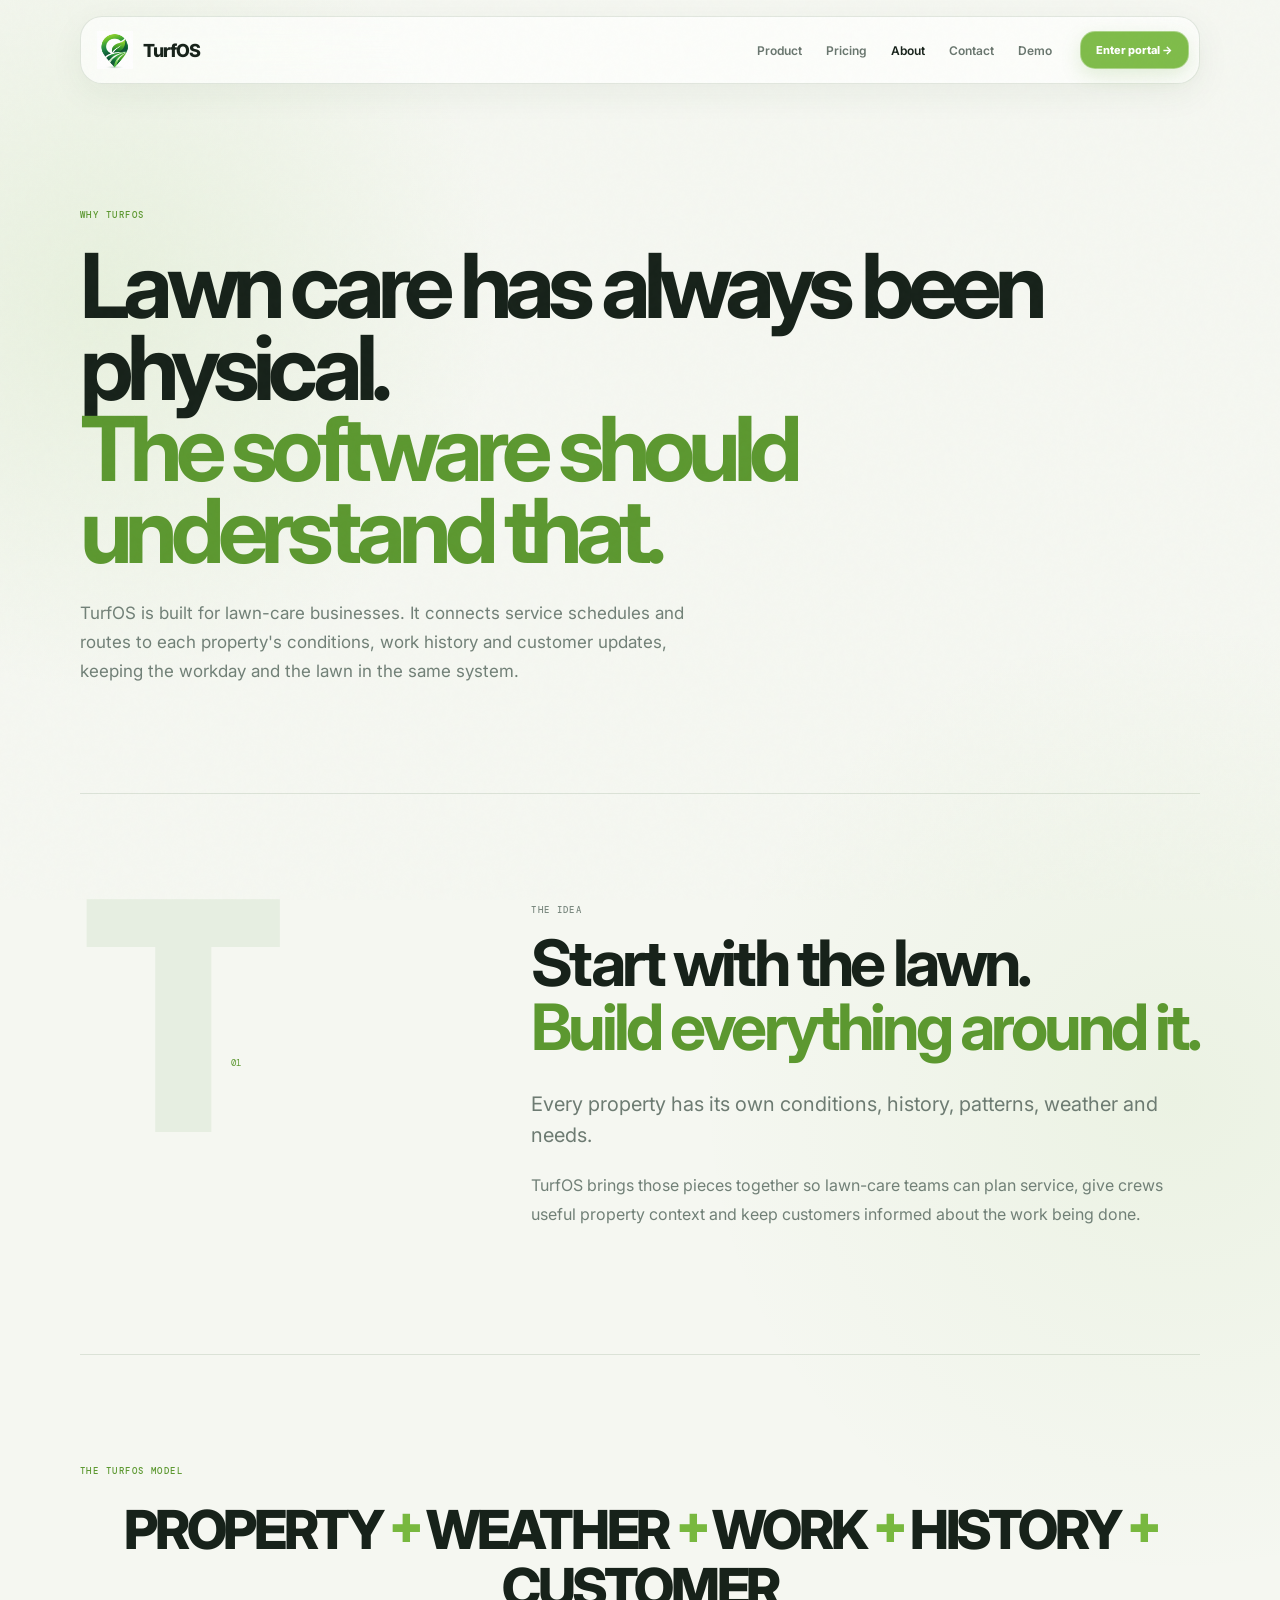
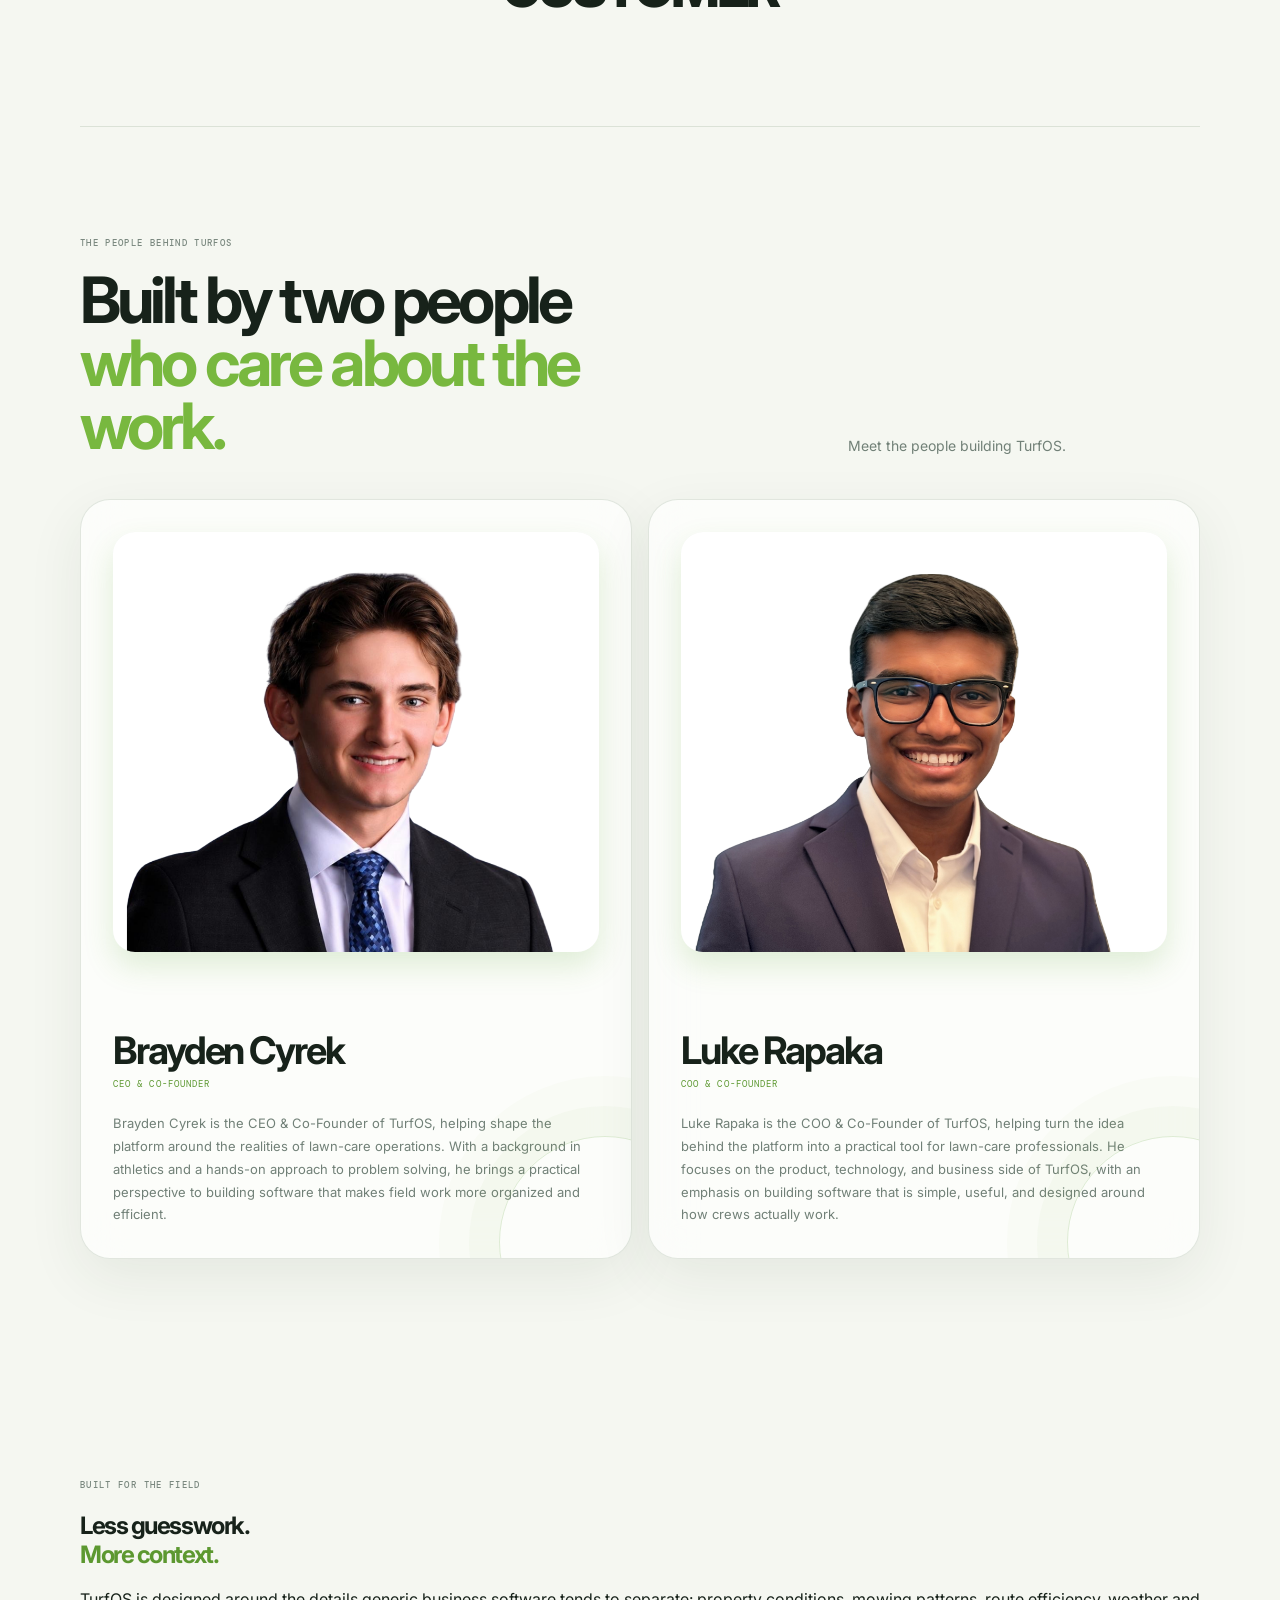
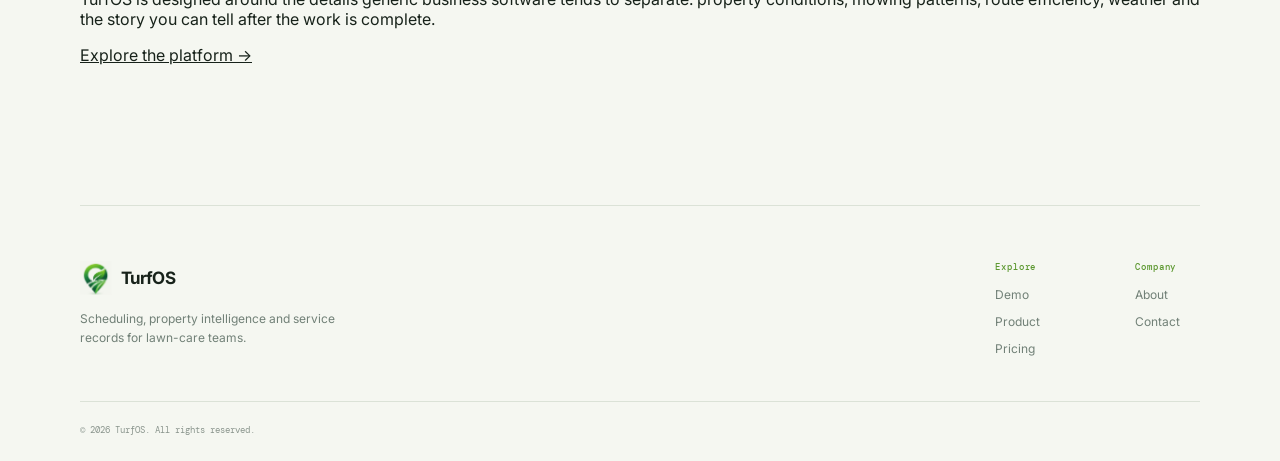
==== pages/about.html @ 292973cb "Add files via upload" ====
<!DOCTYPE html>
<html lang="en">

<head>
  <meta charset="UTF-8">
  <meta name="viewport" content="width=device-width,initial-scale=1.0">
  <title>About — TurfOS</title>
  <meta name="description" content="Why TurfOS puts the lawn at the center of lawn care software.">
  <link rel="preconnect" href="https://fonts.googleapis.com">
  <link rel="preconnect" href="https://fonts.gstatic.com" crossorigin>
  <link
    href="https://fonts.googleapis.com/css2?family=DM+Mono:wght@400;500&family=Inter:wght@400;500;600;700;800&display=swap"
    rel="stylesheet">
  <link rel="stylesheet" href="../styles/global.css">
  <link rel="stylesheet" href="../styles/about.css">
</head>

<body>
  <div class="noise"></div>
  <header class="nav"><a class="logo" href="../index.html"><img class="logo-image" src="../assets/turfos-logo.png" alt="" aria-hidden="true"><span>TurfOS</span></a>
    <nav class="nav-links"><a href="product.html">Product</a><a href="pricing.html">Pricing</a><a
        href="about.html">About</a><a href="contact.html">Contact</a><a href="demo.html">Demo</a></nav><a
      class="nav-cta" href="https://business.turfoperatingsystem.com" target="_blank" rel="noopener noreferrer">Enter portal
      <span>→</span></a><button class="menu-toggle" aria-label="Open menu" aria-expanded="false">☰</button>
  </header>
  <div class="mobile-menu"><a href="product.html">Product</a><a href="pricing.html">Pricing</a><a
      href="about.html">About</a><a href="contact.html">Contact</a><a href="demo.html">Demo</a><a class="mobile-portal"
      href="https://business.turfoperatingsystem.com" target="_blank" rel="noopener noreferrer">Enter portal <span>→</span></a></div>
  <main>
    <section class="page-hero">
      <div class="eyebrow">WHY TURFOS</div>
      <h1>Lawn care has always been physical.<br><em>The software should understand that.</em></h1>
      <p>TurfOS is built for lawn-care businesses. It connects service schedules and routes to each property's conditions, work history and customer updates, keeping the workday and the lawn in the same system.</p>
    </section>
    <section class="about-grid section reveal">
      <div class="about-number">T<span>01</span></div>
      <div>
        <div class="section-label">THE IDEA</div>
        <h2>Start with the lawn.<br><span>Build everything around it.</span></h2>
        <p class="lead">Every property has its own conditions, history, patterns, weather and needs.</p>
        <p>TurfOS brings those pieces together so lawn-care teams can plan service, give crews useful property context and keep customers informed about the work being done.</p>
      </div>
    </section>
    <section class="manifesto section reveal">
      <div class="eyebrow">THE TURFOS MODEL</div>
      <div class="manifesto-line">PROPERTY <span>+</span> WEATHER <span>+</span> WORK <span>+</span> HISTORY
        <span>+</span> CUSTOMER
      </div>
    </section>
    <section class="team section reveal">
      <div class="section-label">THE PEOPLE BEHIND TURFOS</div>
      <div class="team-heading">
        <h2>Built by two people<br><span>who care about the work.</span></h2>
        <p>Meet the people building TurfOS.</p>
      </div>
      <div class="team-grid">
        <article class="team-card glass">
          <div class="team-avatar">
            <img src="../assets/brayden.png" alt="Brayden Cyrek">
          </div>
          <h3>Brayden Cyrek</h3>
          <p class="team-role">CEO & Co-Founder</p>
          <p class="team-bio">Brayden Cyrek is the CEO & Co-Founder of TurfOS, helping shape the platform around the realities of lawn-care operations. With a background in athletics and a hands-on approach to problem solving, he brings a practical perspective to building software that makes field work more organized and efficient.</p>
        </article>
        <article class="team-card glass">
          <div class="team-avatar">
            <img src="../assets/luke.png" alt="Luke Rapaka">
          </div>
          <h3>Luke Rapaka</h3>
          <p class="team-role">COO & Co-Founder</p>
          <p class="team-bio">Luke Rapaka is the COO & Co-Founder of TurfOS, helping turn the idea behind the platform into a practical tool for lawn-care professionals. He focuses on the product, technology, and business side of TurfOS, with an emphasis on building software that is simple, useful, and designed around how crews actually work.</p>
        </article>
      </div>
    </section>
    <section class="split section reveal">
      <div>
        <div class="section-label">BUILT FOR THE FIELD</div>
        <h2>Less guesswork.<br><span>More context.</span></h2>
      </div>
      <div class="split-copy">
        <p>TurfOS is designed around the details generic business software tends to separate: property conditions,
          mowing patterns, route efficiency, weather and the story you can tell after the work is complete.</p><a
          class="text-link" href="product.html">Explore the platform <span>→</span></a>
      </div>
    </section>
  </main>
  <footer>
    <div class="footer-brand">
      <div class="footer-logo"><img class="logo-image" src="../assets/turfos-logo.png" alt="" aria-hidden="true"><strong>TurfOS</strong></div>
      <p>Scheduling, property intelligence and service records for lawn-care teams.</p>
    </div>
    <div class="footer-links">
      <div><b>Explore</b><a href="demo.html">Demo</a><a href="product.html">Product</a><a
          href="pricing.html">Pricing</a></div>
      <div><b>Company</b><a href="about.html">About</a><a href="contact.html">Contact</a></div>
    </div>
    <div class="copyright">© 2026 TurfOS. All rights reserved.</div>
  </footer>
  <script src="../scripts/script.js"></script>
</body>

</html>
---- styles/global.css ----
:root{
  --bg:#f5f7f1;
  --surface:rgba(255,255,255,.68);
  --surface-strong:rgba(255,255,255,.86);
  --surface-soft:rgba(239,246,234,.66);
  --line:rgba(91,117,83,.17);
  --line-strong:rgba(91,117,83,.26);
  --text:#17221a;
  --muted:#718077;
  --green:#78b83f;
  --green-dark:#5c9830;
  --green-pale:#e9f3e2;
  --shadow:0 18px 55px rgba(37,61,36,.08);
  --shadow-hover:0 28px 75px rgba(37,61,36,.13);
  --radius:28px;
  --container:min(1440px, calc(100vw - 160px));
  --sans:"Inter",system-ui,-apple-system,BlinkMacSystemFont,"Segoe UI",sans-serif;
  --mono:"DM Mono",ui-monospace,SFMono-Regular,monospace;
}
*{box-sizing:border-box}
html{scroll-behavior:smooth}
body{
  margin:0;
  min-width:0;
  overflow-x:hidden;
  background:
    radial-gradient(circle at 8% 8%,rgba(120,184,63,.11),transparent 25rem),
    radial-gradient(circle at 92% 30%,rgba(120,184,63,.08),transparent 30rem),
    var(--bg);
  color:var(--text);
  font-family:var(--sans);
  -webkit-font-smoothing:antialiased;
}
img{max-width:100%;display:block}
a{color:inherit}
button,input,textarea{font:inherit}
.noise{position:fixed;inset:0;pointer-events:none;z-index:50;opacity:.018;background-image:url("data:image/svg+xml,%3Csvg viewBox='0 0 160 160' xmlns='http://www.w3.org/2000/svg'%3E%3Cfilter id='n'%3E%3CfeTurbulence type='fractalNoise' baseFrequency='.8' numOctaves='3' stitchTiles='stitch'/%3E%3C/filter%3E%3Crect width='100%25' height='100%25' filter='url(%23n)'/%3E%3C/svg%3E")}
.container{width:var(--container);margin-inline:auto}
.nav{
  position:sticky;top:16px;z-index:40;
  width:var(--container);height:68px;margin:16px auto 0;
  padding:0 10px 0 16px;
  display:flex;align-items:center;gap:28px;
  border:1px solid var(--line);
  border-radius:22px;
  background:rgba(255,255,255,.68);
  backdrop-filter:blur(24px) saturate(145%);
  -webkit-backdrop-filter:blur(24px) saturate(145%);
  box-shadow:0 10px 35px rgba(40,60,40,.06);
}
.logo{display:flex;align-items:center;gap:10px;text-decoration:none;font-weight:800;letter-spacing:-.045em;font-size:18px;margin-right:auto}
.logo-mark{
  width:32px;height:32px;border-radius:11px;display:grid;place-items:center;
  color:#fff;background:linear-gradient(145deg,#91ca58,#65a737);
  box-shadow:0 5px 16px rgba(95,159,50,.22);
  font-size:14px;
}
.nav-links{display:flex;align-items:center;gap:24px}
.nav-links a{text-decoration:none;color:#69766e;font-size:12px;font-weight:600;transition:color .25s}
.nav-links a:hover,.nav-links a.active{color:var(--text)}
.nav-cta{
  flex-shrink:0;
  white-space:nowrap;
  text-decoration:none;background:rgba(120,184,63,.94);color:#fff;
  border:1px solid rgba(255,255,255,.35);border-radius:15px;
  padding:11px 15px;font-size:11px;font-weight:800;
  box-shadow:0 7px 20px rgba(95,159,50,.17);
  transition:transform .25s,box-shadow .25s;
}
.nav-cta:hover{transform:translateY(-2px);box-shadow:0 12px 28px rgba(95,159,50,.22)}
.menu-toggle{display:none;border:0;background:var(--surface-strong);width:42px;height:42px;border-radius:14px;color:var(--text);cursor:pointer}
.mobile-menu{
  display:none;position:fixed;z-index:35;top:92px;left:50%;transform:translateX(-50%);
  width:var(--container);padding:14px;
  border:1px solid var(--line);border-radius:24px;
  background:rgba(255,255,255,.84);backdrop-filter:blur(26px);
  box-shadow:var(--shadow);
}
.mobile-menu.open{display:grid}
.mobile-menu a{padding:15px 14px;border-radius:15px;text-decoration:none;color:var(--text);font-size:14px;font-weight:700}
.mobile-menu a:hover{background:var(--green-pale)}
.mobile-menu .mobile-portal{margin-top:6px;background:var(--green);color:#fff;text-align:center;box-shadow:0 8px 20px rgba(95,159,50,.16)}
.mobile-menu .mobile-portal:hover{background:var(--green-dark);color:#fff}
.eyebrow{font:500 9px var(--mono);letter-spacing:.16em;color:var(--green-dark);display:flex;align-items:center;gap:9px}
.pulse{width:6px;height:6px;border-radius:50%;background:var(--green);box-shadow:0 0 0 5px rgba(120,184,63,.12)}
h1,h2,h3,p{overflow-wrap:break-word}
h1{font-size:clamp(54px,7vw,100px);line-height:.91;letter-spacing:-.075em;margin:24px 0 28px}
h1 em,h2 span{color:var(--green-dark);font-style:normal}
h2{letter-spacing:-.06em}
.lead{font-size:20px;line-height:1.55;color:#6d7b72}
.page-hero{width:var(--container);margin:0 auto;padding:125px 0 90px}
.page-hero p{max-width:650px;color:var(--muted);font-size:17px;line-height:1.7}
.section{width:var(--container);margin-inline:auto;padding:110px 0}
.section-label{font:500 9px var(--mono);letter-spacing:.15em;color:#7a887f}
.button{
  display:inline-flex;align-items:center;justify-content:center;gap:16px;
  border:1px solid var(--line);border-radius:15px;padding:14px 19px;
  text-decoration:none;font-size:11px;font-weight:800;cursor:pointer;
  transition:transform .3s,box-shadow .3s,background .3s;
}
.button:hover{transform:translateY(-3px);box-shadow:0 12px 28px rgba(37,61,36,.10)}
.button.primary{color:#fff;background:var(--green);border-color:var(--green);box-shadow:0 9px 25px rgba(95,159,50,.15)}
.button.ghost{background:rgba(255,255,255,.54);color:var(--text)}
.button.full{width:100%}
.glass{
  background:var(--surface);
  border:1px solid var(--line);
  backdrop-filter:blur(22px) saturate(145%);
  -webkit-backdrop-filter:blur(22px) saturate(145%);
  box-shadow:var(--shadow);
}
footer{
  width:var(--container);margin:30px auto 0;
  border-top:1px solid var(--line);
  padding:55px 0 25px;
  display:grid;grid-template-columns:1fr 1fr;gap:45px;
}
.footer-brand p{color:var(--muted);font-size:12px;max-width:270px;line-height:1.6}
.footer-brand strong{margin-left:9px}
.footer-links{display:flex;justify-content:flex-end;gap:75px}
.footer-links div{display:flex;flex-direction:column;gap:12px}
.footer-links b{font:500 9px var(--mono);color:var(--green-dark);letter-spacing:.1em}
.footer-links a{text-decoration:none;color:var(--muted);font-size:12px}
.footer-links a:hover{color:var(--text)}
.copyright{grid-column:1/-1;border-top:1px solid var(--line);padding-top:22px;color:#8a958d;font:9px var(--mono)}
.reveal{opacity:0;transform:translateY(28px);transition:opacity .8s cubic-bezier(.2,.8,.2,1),transform .8s cubic-bezier(.2,.8,.2,1)}
.reveal.visible{opacity:1;transform:none}

@media(max-width:900px){
  :root{--container:calc(100vw - 32px)}
  .nav{top:8px;margin-top:8px;height:62px;border-radius:19px}
  .nav-links,.nav-cta{display:none}
  .menu-toggle{display:block}
  .page-hero{padding:90px 0 65px}
  h1{font-size:clamp(48px,14vw,76px)}
  .section{padding:75px 0}
  footer{grid-template-columns:1fr;padding-top:45px}
  .footer-links{justify-content:flex-start}
  .copyright{grid-column:1}
}
@media(max-width:560px){
  .mobile-menu{top:78px}
  .page-hero{padding-top:72px}
  .hero-actions{flex-direction:column;align-items:stretch}
  .button{width:100%}
  .footer-links{gap:45px}
}
/* Final TurfOS footer alignment */
footer{width:var(--container);margin:30px auto 0;padding:55px 0 25px;display:grid;grid-template-columns:1fr auto;grid-template-rows:auto auto;column-gap:100px;row-gap:45px;border-top:1px solid var(--line)}.footer-logo{display:flex;align-items:center}.footer-brand strong{margin-left:9px;font-size:17px;letter-spacing:-.04em}.footer-brand p{margin:14px 0 0;color:var(--muted);font-size:12px;line-height:1.6;max-width:270px}.footer-links{display:flex;justify-content:flex-end;align-items:flex-start;gap:75px}.footer-links div{display:flex;flex-direction:column;gap:12px;min-width:65px}.footer-links b{font:500 9px var(--mono);color:var(--green-dark);letter-spacing:.1em;margin-bottom:2px}.footer-links a{text-decoration:none;color:var(--muted);font-size:12px}.copyright{grid-column:1/-1;border-top:1px solid var(--line);padding-top:22px;color:#8a958d;font:9px var(--mono)}@media(max-width:900px){footer{grid-template-columns:1fr;grid-template-rows:auto auto auto;gap:35px;padding-top:45px}.footer-links{justify-content:flex-start}.copyright{grid-column:1}}

/* TurfOS brand mark */
.logo-image{display:block;width:36px;height:38px;flex:0 0 auto;object-fit:contain;mix-blend-mode:multiply}.footer-logo .logo-image{width:32px;height:34px}
---- styles/about.css ----
.about-grid{display:grid;grid-template-columns:30% 1fr;gap:9vw;border-top:1px solid var(--line)}
.about-number{font-size:25vw;line-height:.7;color:#e6eee1;position:relative;font-weight:800}
.about-number span{position:absolute;font:9px var(--mono);color:var(--green-dark);left:45%;top:45%}
.about-grid h2{font-size:clamp(42px,5vw,72px);letter-spacing:-.06em;line-height:1;margin:15px 0 30px}
.about-grid p:not(.lead){color:var(--muted);line-height:1.8;max-width:700px}
.manifesto{border-top:1px solid var(--line);text-align:center;overflow:hidden}
.manifesto-line{font-size:clamp(28px,5vw,70px);font-weight:800;letter-spacing:-.06em;margin-top:30px}
.manifesto-line span{color:var(--green);font-family:var(--mono)}
@media(max-width:900px){.about-grid{grid-template-columns:1fr;gap:45px}.about-number{font-size:38vw}}
.about-principles{display:grid;grid-template-columns:repeat(3,1fr);gap:16px}.principle{border-radius:28px;padding:30px;min-height:290px;background:rgba(255,255,255,.68);border:1px solid var(--line);backdrop-filter:blur(20px);box-shadow:var(--shadow)}.principle>span{font:9px var(--mono);color:var(--green-dark)}.principle h3{font-size:25px;letter-spacing:-.045em;margin:55px 0 12px}.principle p{color:var(--muted);font-size:13px;line-height:1.65}.manifesto-line{margin-top:25px;font-size:clamp(30px,4.2vw,66px);line-height:1.05;letter-spacing:-.06em}.manifesto-line span{color:var(--green)}@media(max-width:900px){.about-principles{grid-template-columns:1fr}.principle{min-height:0}}

/* Team */
.team{border-top:1px solid var(--line)}
.team-heading{display:grid;grid-template-columns:1fr .55fr;gap:10vw;align-items:end;margin-top:20px}
.team-heading h2{font-size:clamp(44px,5vw,72px);line-height:.98;letter-spacing:-.06em;margin:0}
.team-heading h2 span{color:var(--green)}
.team-heading p{color:var(--muted);font-size:14px;line-height:1.7;margin:0}
.team-grid{display:grid;grid-template-columns:1fr 1fr;gap:16px;margin-top:42px}
.team-card{position:relative;border-radius:30px;padding:32px;min-height:390px;overflow:hidden}
.team-card::after{content:"";position:absolute;width:210px;height:210px;right:-80px;bottom:-90px;border:1px solid rgba(113,171,72,.22);border-radius:50%;box-shadow:0 0 0 30px rgba(113,171,72,.035),0 0 0 60px rgba(113,171,72,.025)}
.team-avatar{width:76px;height:76px;border-radius:23px;display:grid;place-items:center;background:linear-gradient(145deg,#8cc857,#5da733);color:white;font-size:21px;font-weight:800;box-shadow:0 14px 30px rgba(93,167,51,.18)}
.team-index{position:absolute;right:28px;top:31px;font:8px var(--mono);letter-spacing:.12em;color:#7e8b83}
.team-card h3{font-size:38px;letter-spacing:-.055em;margin:75px 0 5px}
.team-role{font:9px var(--mono);letter-spacing:.12em;color:var(--green-dark);text-transform:uppercase;margin:0 0 22px}
.team-bio{max-width:500px;color:var(--muted);font-size:13px;line-height:1.75;margin:0}
@media(max-width:900px){.team-heading{grid-template-columns:1fr;gap:18px}.team-grid{grid-template-columns:1fr}.team-card{min-height:330px}}

.team-avatar {
    width: 100%;
    height: 420px;
    overflow: hidden;
    border-radius: 22px;
    background: #eef2ec;
    position: relative;
}

.team-avatar img {
    width: 100%;
    height: 100%;
    display: block;
    object-fit: cover;
    object-position: center 20%;
}
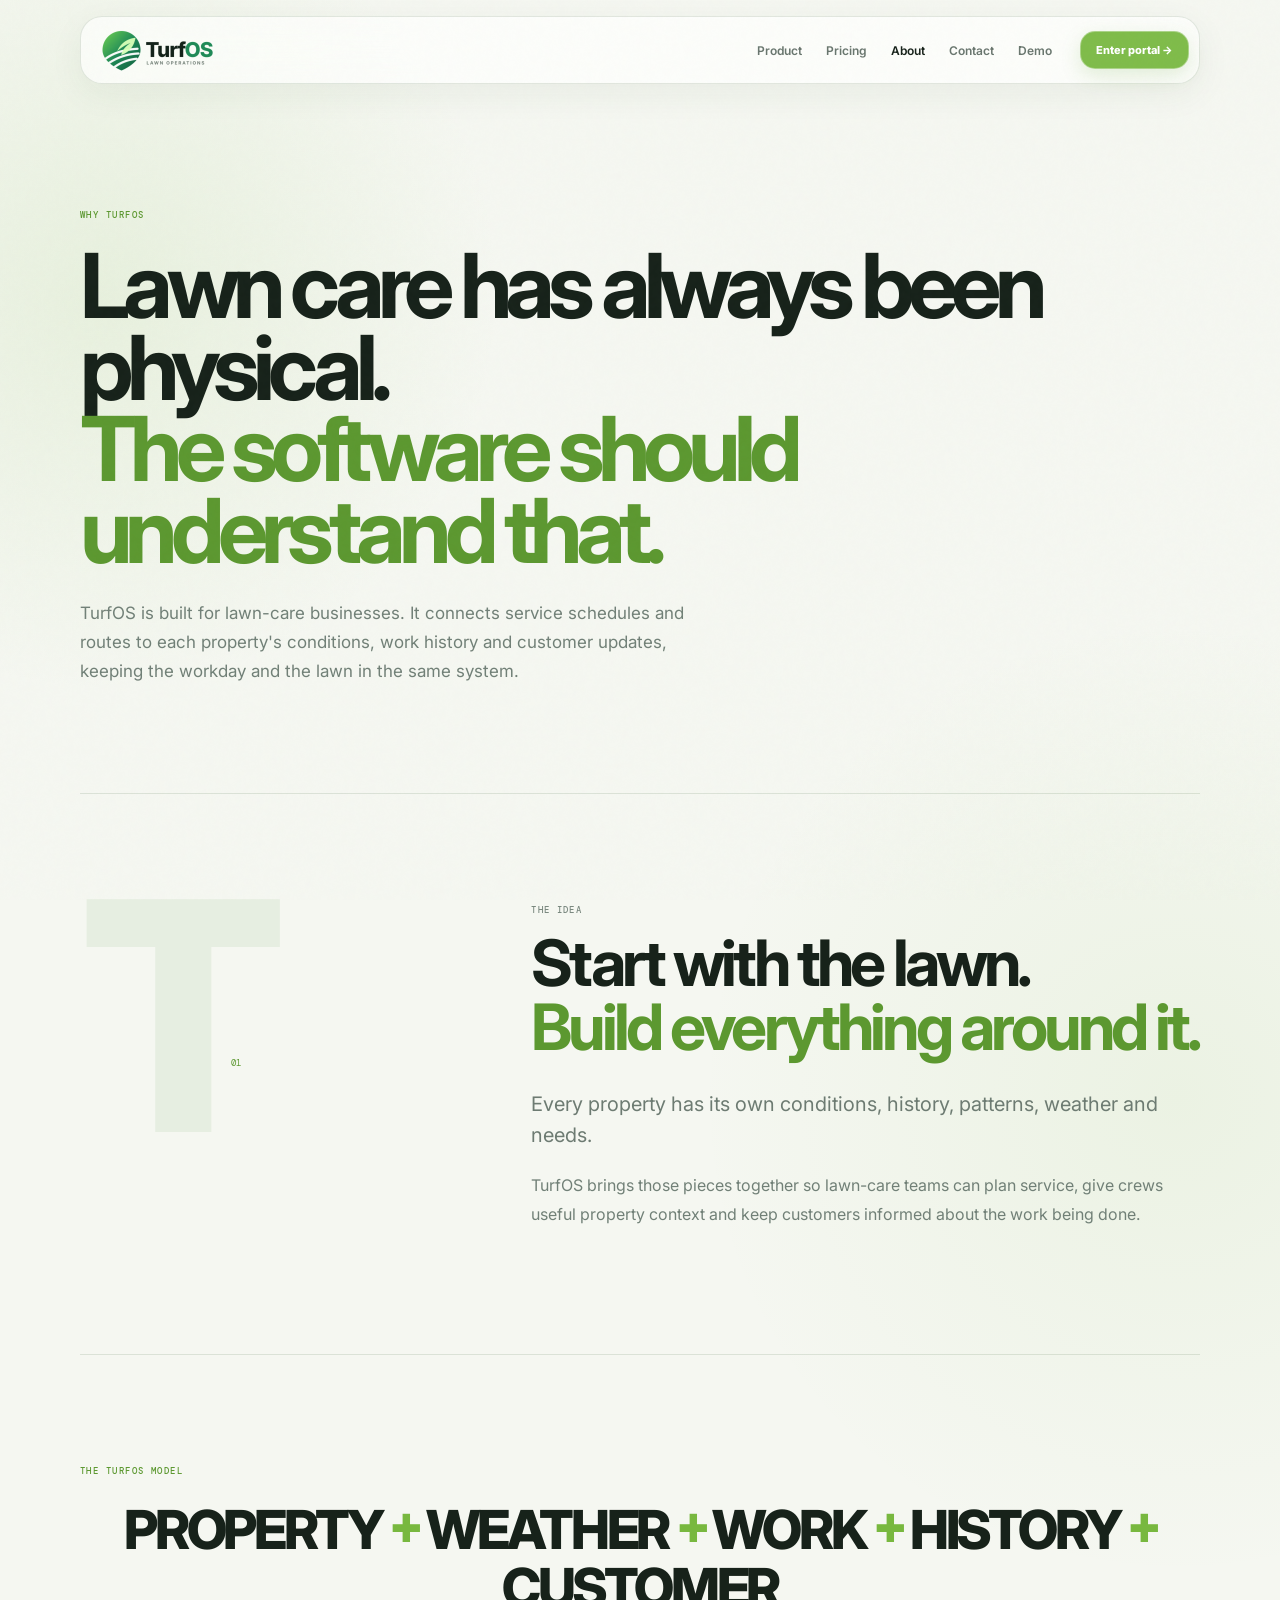
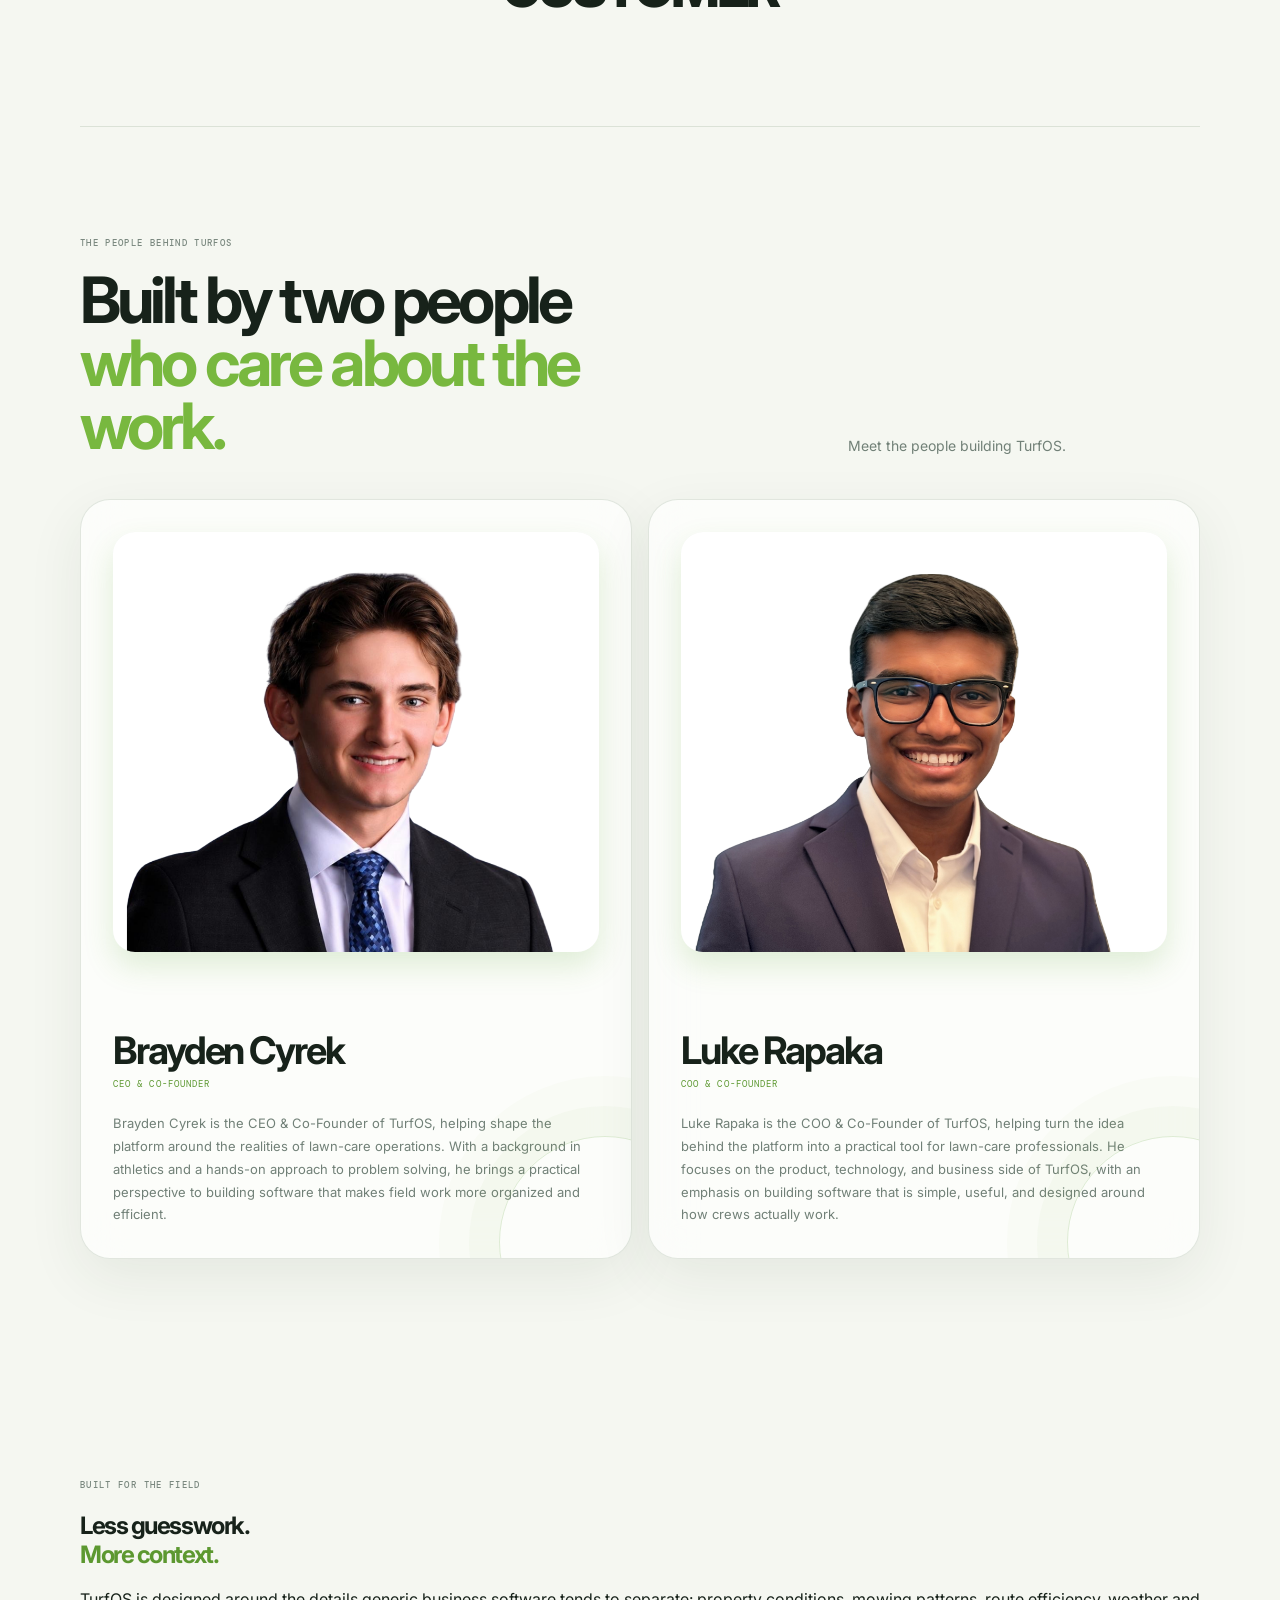
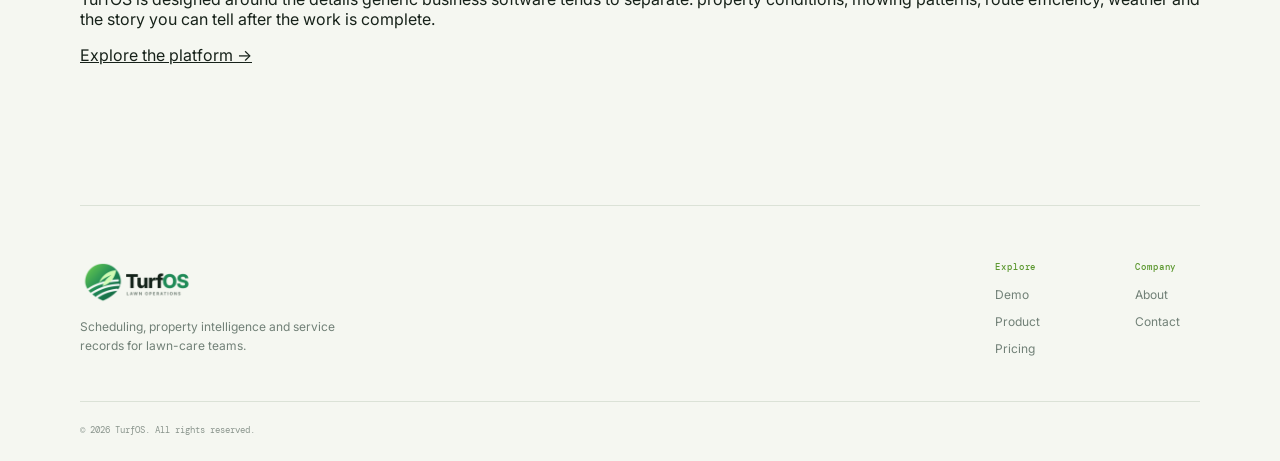
==== commit baf111d7: "Website Update" ====
--- a/pages/about.html
+++ b/pages/about.html
@@ -4,7 +4,7 @@
 <head>
   <meta charset="UTF-8">
   <meta name="viewport" content="width=device-width,initial-scale=1.0">
-  <title>About — TurfOS</title>
+  <title>About — TurfOS</title><link rel="icon" type="image/png" href="../assets/icon-192.png">
   <meta name="description" content="Why TurfOS puts the lawn at the center of lawn care software.">
   <link rel="preconnect" href="https://fonts.googleapis.com">
   <link rel="preconnect" href="https://fonts.gstatic.com" crossorigin>
@@ -17,7 +17,7 @@
 
 <body>
   <div class="noise"></div>
-  <header class="nav"><a class="logo" href="../index.html"><img class="logo-image" src="../assets/turfos-logo.png" alt="" aria-hidden="true"><span>TurfOS</span></a>
+  <header class="nav"><a class="logo" href="../index.html"><img class="logo-image" src="../assets/turfos-logo.png" alt="TurfOS"></a>
     <nav class="nav-links"><a href="product.html">Product</a><a href="pricing.html">Pricing</a><a
         href="about.html">About</a><a href="contact.html">Contact</a><a href="demo.html">Demo</a></nav><a
       class="nav-cta" href="https://business.turfoperatingsystem.com" target="_blank" rel="noopener noreferrer">Enter portal
@@ -86,7 +86,7 @@
   </main>
   <footer>
     <div class="footer-brand">
-      <div class="footer-logo"><img class="logo-image" src="../assets/turfos-logo.png" alt="" aria-hidden="true"><strong>TurfOS</strong></div>
+      <div class="footer-logo"><img class="logo-image" src="../assets/turfos-logo.png" alt="TurfOS"></div>
       <p>Scheduling, property intelligence and service records for lawn-care teams.</p>
     </div>
     <div class="footer-links">
--- a/styles/global.css
+++ b/styles/global.css
@@ -150,4 +150,4 @@
 footer{width:var(--container);margin:30px auto 0;padding:55px 0 25px;display:grid;grid-template-columns:1fr auto;grid-template-rows:auto auto;column-gap:100px;row-gap:45px;border-top:1px solid var(--line)}.footer-logo{display:flex;align-items:center}.footer-brand strong{margin-left:9px;font-size:17px;letter-spacing:-.04em}.footer-brand p{margin:14px 0 0;color:var(--muted);font-size:12px;line-height:1.6;max-width:270px}.footer-links{display:flex;justify-content:flex-end;align-items:flex-start;gap:75px}.footer-links div{display:flex;flex-direction:column;gap:12px;min-width:65px}.footer-links b{font:500 9px var(--mono);color:var(--green-dark);letter-spacing:.1em;margin-bottom:2px}.footer-links a{text-decoration:none;color:var(--muted);font-size:12px}.copyright{grid-column:1/-1;border-top:1px solid var(--line);padding-top:22px;color:#8a958d;font:9px var(--mono)}@media(max-width:900px){footer{grid-template-columns:1fr;grid-template-rows:auto auto auto;gap:35px;padding-top:45px}.footer-links{justify-content:flex-start}.copyright{grid-column:1}}
 
 /* TurfOS brand mark */
-.logo-image{display:block;width:36px;height:38px;flex:0 0 auto;object-fit:contain;mix-blend-mode:multiply}.footer-logo .logo-image{width:32px;height:34px}
+.logo-image{display:block;width:160px;height:auto;flex:0 0 auto;object-fit:contain}.footer-logo .logo-image{width:150px;height:auto}
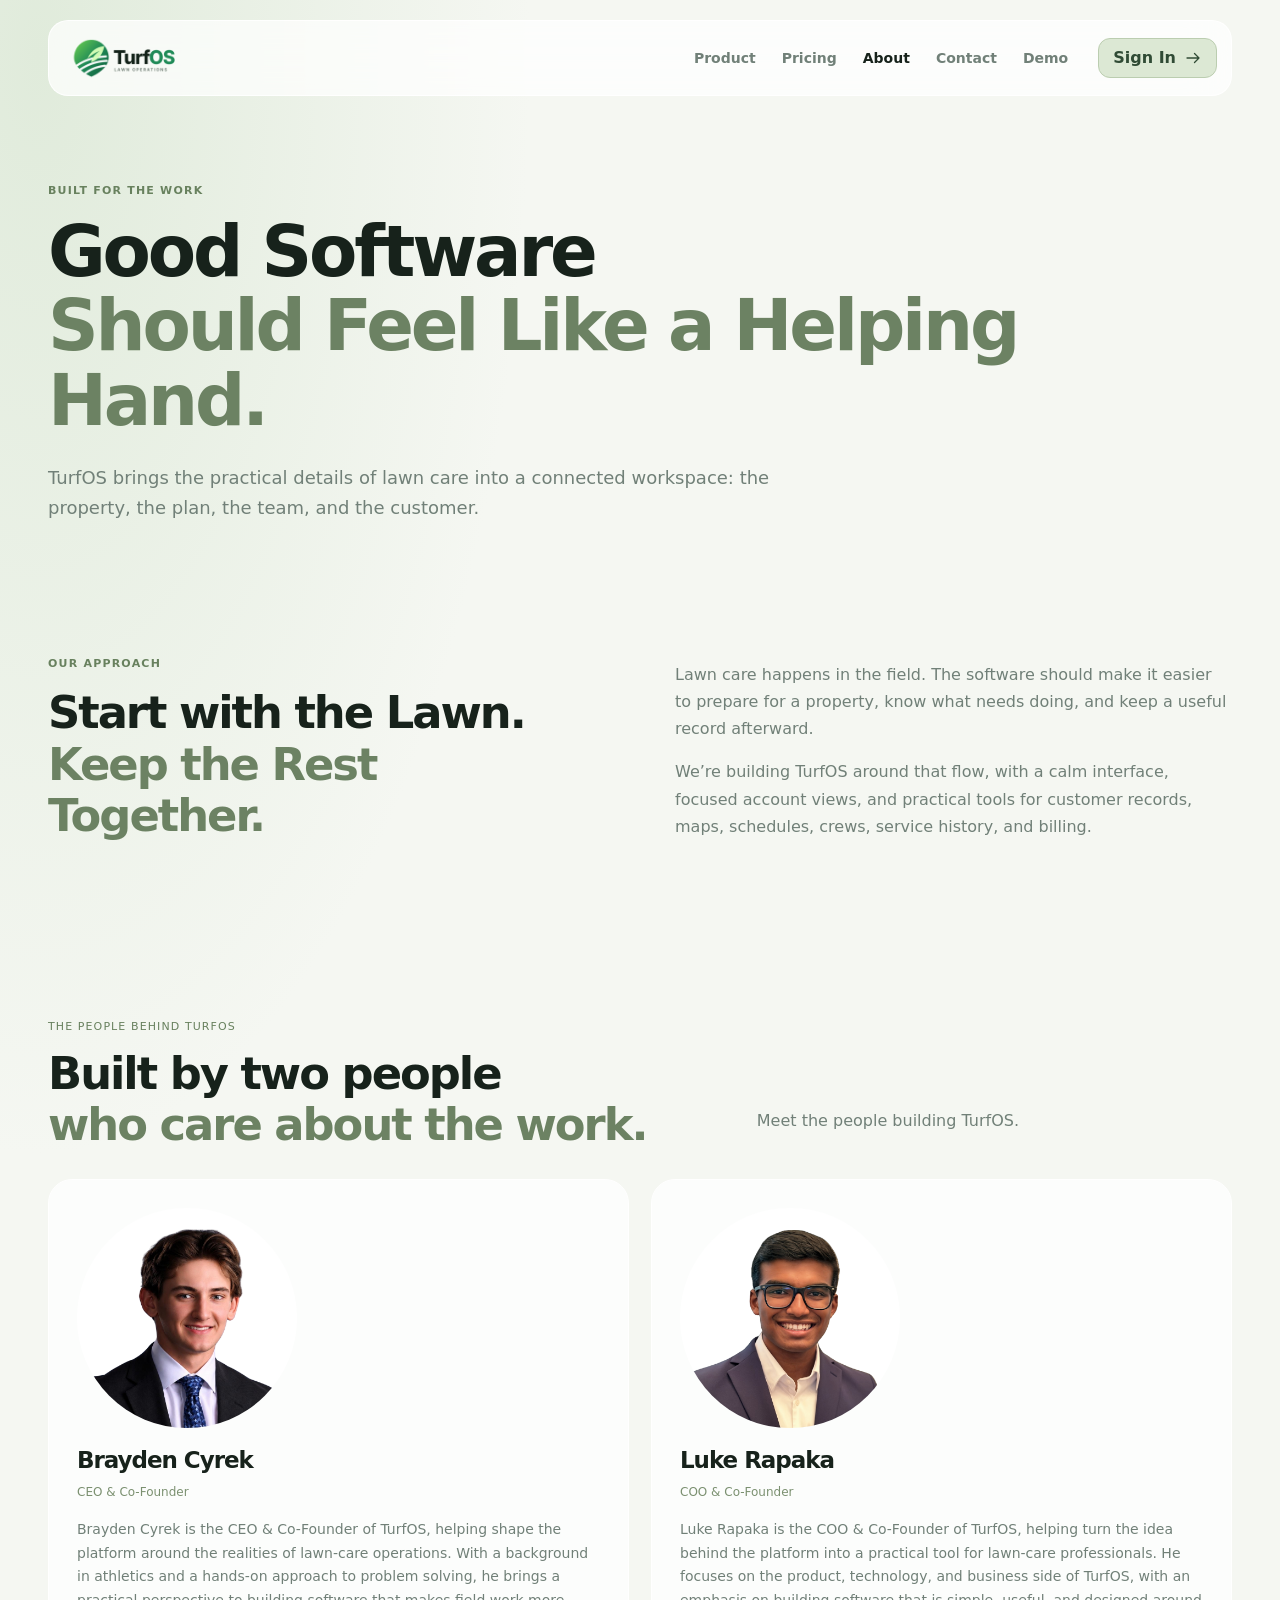
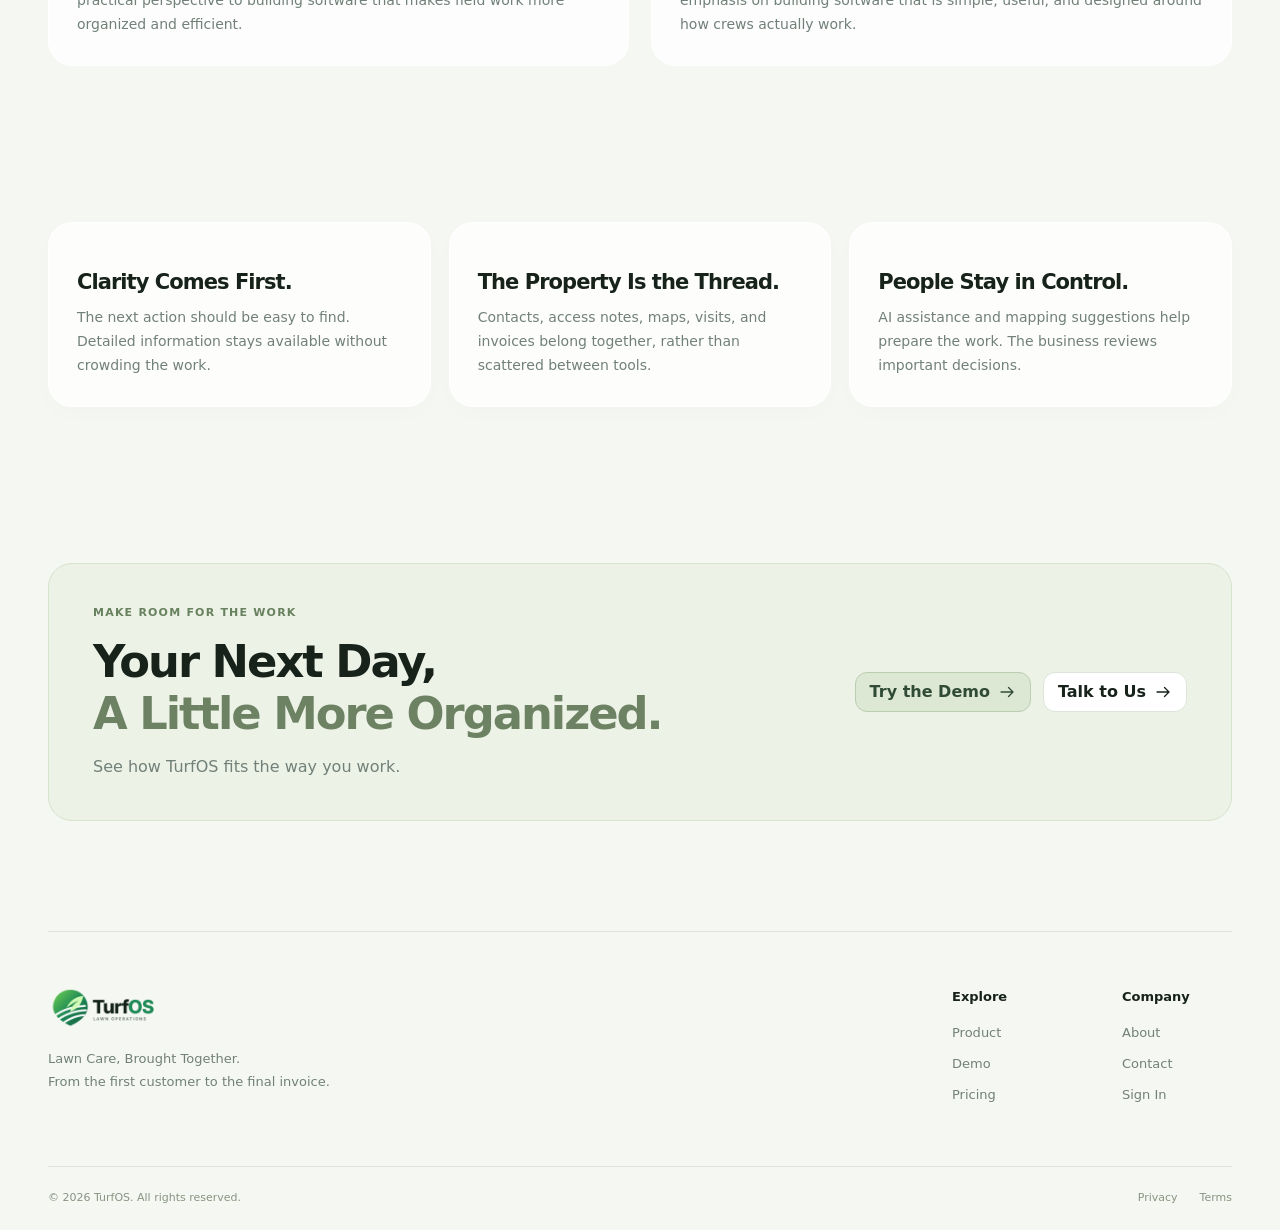
==== commit b2bc8a7f: "website update" ====
--- a/pages/about.html
+++ b/pages/about.html
@@ -1,53 +1,9 @@
-<!DOCTYPE html>
-<html lang="en">
-
-<head>
-  <meta charset="UTF-8">
-  <meta name="viewport" content="width=device-width,initial-scale=1.0">
-  <title>About — TurfOS</title><link rel="icon" type="image/png" href="../assets/icon-192.png">
-  <meta name="description" content="Why TurfOS puts the lawn at the center of lawn care software.">
-  <link rel="preconnect" href="https://fonts.googleapis.com">
-  <link rel="preconnect" href="https://fonts.gstatic.com" crossorigin>
-  <link
-    href="https://fonts.googleapis.com/css2?family=DM+Mono:wght@400;500&family=Inter:wght@400;500;600;700;800&display=swap"
-    rel="stylesheet">
-  <link rel="stylesheet" href="../styles/global.css">
-  <link rel="stylesheet" href="../styles/about.css">
-</head>
-
-<body>
-  <div class="noise"></div>
-  <header class="nav"><a class="logo" href="../index.html"><img class="logo-image" src="../assets/turfos-logo.png" alt="TurfOS"></a>
-    <nav class="nav-links"><a href="product.html">Product</a><a href="pricing.html">Pricing</a><a
-        href="about.html">About</a><a href="contact.html">Contact</a><a href="demo.html">Demo</a></nav><a
-      class="nav-cta" href="https://business.turfoperatingsystem.com" target="_blank" rel="noopener noreferrer">Enter portal
-      <span>→</span></a><button class="menu-toggle" aria-label="Open menu" aria-expanded="false">☰</button>
-  </header>
-  <div class="mobile-menu"><a href="product.html">Product</a><a href="pricing.html">Pricing</a><a
-      href="about.html">About</a><a href="contact.html">Contact</a><a href="demo.html">Demo</a><a class="mobile-portal"
-      href="https://business.turfoperatingsystem.com" target="_blank" rel="noopener noreferrer">Enter portal <span>→</span></a></div>
-  <main>
-    <section class="page-hero">
-      <div class="eyebrow">WHY TURFOS</div>
-      <h1>Lawn care has always been physical.<br><em>The software should understand that.</em></h1>
-      <p>TurfOS is built for lawn-care businesses. It connects service schedules and routes to each property's conditions, work history and customer updates, keeping the workday and the lawn in the same system.</p>
-    </section>
-    <section class="about-grid section reveal">
-      <div class="about-number">T<span>01</span></div>
-      <div>
-        <div class="section-label">THE IDEA</div>
-        <h2>Start with the lawn.<br><span>Build everything around it.</span></h2>
-        <p class="lead">Every property has its own conditions, history, patterns, weather and needs.</p>
-        <p>TurfOS brings those pieces together so lawn-care teams can plan service, give crews useful property context and keep customers informed about the work being done.</p>
-      </div>
-    </section>
-    <section class="manifesto section reveal">
-      <div class="eyebrow">THE TURFOS MODEL</div>
-      <div class="manifesto-line">PROPERTY <span>+</span> WEATHER <span>+</span> WORK <span>+</span> HISTORY
-        <span>+</span> CUSTOMER
-      </div>
-    </section>
-    <section class="team section reveal">
+<!doctype html>
+<html lang="en"><head><meta charset="utf-8"><meta name="viewport" content="width=device-width,initial-scale=1"><meta name="theme-color" content="#F5F7F2"><title>About — TurfOS</title><meta name="description" content="Meet the people behind TurfOS and the practical approach to a calmer lawn-care business workspace."><link rel="icon" href="../assets/icon-192.png"><link rel="stylesheet" href="../styles/global.css?v=20261027-portraits"></head>
+<body><a class="skip-link" href="#main">Skip to Content</a>
+<header class="site-nav container"><a class="logo" href="../index.html" aria-label="TurfOS Home"><img src="../assets/turfos-logo.png" alt="TurfOS" width="160" height="64"></a><nav class="desktop-links" aria-label="Main Navigation"><a href="product.html">Product</a><a href="pricing.html">Pricing</a><a href="about.html" aria-current="page">About</a><a href="contact.html">Contact</a><a href="demo.html">Demo</a></nav><a class="button primary nav-signin" href="https://business.turfoperatingsystem.com">Sign In<svg viewBox="0 0 24 24" fill="none" stroke="currentColor" stroke-width="1.7" stroke-linecap="round" stroke-linejoin="round" aria-hidden="true"><path d="M4 12h16m-6-6 6 6-6 6"/></svg></a><button class="menu-toggle" type="button" aria-label="Open Navigation" aria-expanded="false" aria-controls="mobile-navigation"><svg viewBox="0 0 24 24" fill="none" stroke="currentColor" stroke-width="1.7" aria-hidden="true"><path d="M4 6h16M4 12h16M4 18h16"/></svg></button></header>
+<nav class="mobile-navigation container" id="mobile-navigation" aria-label="Mobile Navigation" hidden><a href="product.html">Product</a><a href="pricing.html">Pricing</a><a href="about.html" aria-current="page">About</a><a href="contact.html">Contact</a><a href="demo.html">Demo</a><a class="button primary" href="https://business.turfoperatingsystem.com">Sign In<svg viewBox="0 0 24 24" fill="none" stroke="currentColor" stroke-width="1.7" stroke-linecap="round" stroke-linejoin="round" aria-hidden="true"><path d="M4 12h16m-6-6 6 6-6 6"/></svg></a></nav>
+<main id="main"><section class="page-intro container"><p class="eyebrow">Built for the Work</p><h1>Good Software<br><span>Should Feel Like a Helping Hand.</span></h1><p class="intro-copy">TurfOS brings the practical details of lawn care into a connected workspace: the property, the plan, the team, and the customer.</p></section><section class="section container"><div class="two-column"><div><p class="eyebrow">Our Approach</p><h2>Start with the Lawn.<br><span>Keep the Rest Together.</span></h2></div><div><p>Lawn care happens in the field. The software should make it easier to prepare for a property, know what needs doing, and keep a useful record afterward.</p><p>We’re building TurfOS around that flow, with a calm interface, focused account views, and practical tools for customer records, maps, schedules, crews, service history, and billing.</p></div></div></section><section class="section container team-section">
       <div class="section-label">THE PEOPLE BEHIND TURFOS</div>
       <div class="team-heading">
         <h2>Built by two people<br><span>who care about the work.</span></h2>
@@ -71,32 +27,5 @@
           <p class="team-bio">Luke Rapaka is the COO & Co-Founder of TurfOS, helping turn the idea behind the platform into a practical tool for lawn-care professionals. He focuses on the product, technology, and business side of TurfOS, with an emphasis on building software that is simple, useful, and designed around how crews actually work.</p>
         </article>
       </div>
-    </section>
-    <section class="split section reveal">
-      <div>
-        <div class="section-label">BUILT FOR THE FIELD</div>
-        <h2>Less guesswork.<br><span>More context.</span></h2>
-      </div>
-      <div class="split-copy">
-        <p>TurfOS is designed around the details generic business software tends to separate: property conditions,
-          mowing patterns, route efficiency, weather and the story you can tell after the work is complete.</p><a
-          class="text-link" href="product.html">Explore the platform <span>→</span></a>
-      </div>
-    </section>
-  </main>
-  <footer>
-    <div class="footer-brand">
-      <div class="footer-logo"><img class="logo-image" src="../assets/turfos-logo.png" alt="TurfOS"></div>
-      <p>Scheduling, property intelligence and service records for lawn-care teams.</p>
-    </div>
-    <div class="footer-links">
-      <div><b>Explore</b><a href="demo.html">Demo</a><a href="product.html">Product</a><a
-          href="pricing.html">Pricing</a></div>
-      <div><b>Company</b><a href="about.html">About</a><a href="contact.html">Contact</a></div>
-    </div>
-    <div class="copyright">© 2026 TurfOS. All rights reserved.</div>
-  </footer>
-  <script src="../scripts/script.js"></script>
-</body>
-
-</html>+    </section><section class="section container"><div class="role-grid"><article class="panel role-card"><h3>Clarity Comes First.</h3><p>The next action should be easy to find. Detailed information stays available without crowding the work.</p></article><article class="panel role-card"><h3>The Property Is the Thread.</h3><p>Contacts, access notes, maps, visits, and invoices belong together, rather than scattered between tools.</p></article><article class="panel role-card"><h3>People Stay in Control.</h3><p>AI assistance and mapping suggestions help prepare the work. The business reviews important decisions.</p></article></div></section><section class="section container"><div class="closing-panel"><div><p class="eyebrow">Make Room for the Work</p><h2>Your Next Day,<br><span>A Little More Organized.</span></h2><p>See how TurfOS fits the way you work.</p></div><div class="actions"><a class="button primary" href="demo.html">Try the Demo<svg viewBox="0 0 24 24" fill="none" stroke="currentColor" stroke-width="1.7" stroke-linecap="round" stroke-linejoin="round" aria-hidden="true"><path d="M4 12h16m-6-6 6 6-6 6"/></svg></a><a class="button secondary" href="contact.html">Talk to Us<svg viewBox="0 0 24 24" fill="none" stroke="currentColor" stroke-width="1.7" stroke-linecap="round" stroke-linejoin="round" aria-hidden="true"><path d="M4 12h16m-6-6 6 6-6 6"/></svg></a></div></div></section></main>
+<footer class="site-footer container"><div><a class="logo" href="../index.html"><img src="../assets/turfos-logo.png" alt="TurfOS" width="145" height="58" loading="lazy"></a><p>Lawn Care, Brought Together.<br>From the first customer to the final invoice.</p></div><div class="footer-column"><h2>Explore</h2><a href="product.html">Product</a><a href="demo.html">Demo</a><a href="pricing.html">Pricing</a></div><div class="footer-column"><h2>Company</h2><a href="about.html">About</a><a href="contact.html">Contact</a><a href="https://business.turfoperatingsystem.com">Sign In</a></div><div class="footer-bottom"><span>© 2026 TurfOS. All rights reserved.</span><div><a href="https://business.turfoperatingsystem.com/pages/privacy.html">Privacy</a><a href="https://business.turfoperatingsystem.com/pages/terms.html">Terms</a></div></div></footer><script src="../scripts/script.js?v=20261026-refresh"></script></body></html>
--- a/styles/global.css
+++ b/styles/global.css
@@ -1,153 +1,6 @@
-
-:root{
-  --bg:#f5f7f1;
-  --surface:rgba(255,255,255,.68);
-  --surface-strong:rgba(255,255,255,.86);
-  --surface-soft:rgba(239,246,234,.66);
-  --line:rgba(91,117,83,.17);
-  --line-strong:rgba(91,117,83,.26);
-  --text:#17221a;
-  --muted:#718077;
-  --green:#78b83f;
-  --green-dark:#5c9830;
-  --green-pale:#e9f3e2;
-  --shadow:0 18px 55px rgba(37,61,36,.08);
-  --shadow-hover:0 28px 75px rgba(37,61,36,.13);
-  --radius:28px;
-  --container:min(1440px, calc(100vw - 160px));
-  --sans:"Inter",system-ui,-apple-system,BlinkMacSystemFont,"Segoe UI",sans-serif;
-  --mono:"DM Mono",ui-monospace,SFMono-Regular,monospace;
-}
-*{box-sizing:border-box}
-html{scroll-behavior:smooth}
-body{
-  margin:0;
-  min-width:0;
-  overflow-x:hidden;
-  background:
-    radial-gradient(circle at 8% 8%,rgba(120,184,63,.11),transparent 25rem),
-    radial-gradient(circle at 92% 30%,rgba(120,184,63,.08),transparent 30rem),
-    var(--bg);
-  color:var(--text);
-  font-family:var(--sans);
-  -webkit-font-smoothing:antialiased;
-}
-img{max-width:100%;display:block}
-a{color:inherit}
-button,input,textarea{font:inherit}
-.noise{position:fixed;inset:0;pointer-events:none;z-index:50;opacity:.018;background-image:url("data:image/svg+xml,%3Csvg viewBox='0 0 160 160' xmlns='http://www.w3.org/2000/svg'%3E%3Cfilter id='n'%3E%3CfeTurbulence type='fractalNoise' baseFrequency='.8' numOctaves='3' stitchTiles='stitch'/%3E%3C/filter%3E%3Crect width='100%25' height='100%25' filter='url(%23n)'/%3E%3C/svg%3E")}
-.container{width:var(--container);margin-inline:auto}
-.nav{
-  position:sticky;top:16px;z-index:40;
-  width:var(--container);height:68px;margin:16px auto 0;
-  padding:0 10px 0 16px;
-  display:flex;align-items:center;gap:28px;
-  border:1px solid var(--line);
-  border-radius:22px;
-  background:rgba(255,255,255,.68);
-  backdrop-filter:blur(24px) saturate(145%);
-  -webkit-backdrop-filter:blur(24px) saturate(145%);
-  box-shadow:0 10px 35px rgba(40,60,40,.06);
-}
-.logo{display:flex;align-items:center;gap:10px;text-decoration:none;font-weight:800;letter-spacing:-.045em;font-size:18px;margin-right:auto}
-.logo-mark{
-  width:32px;height:32px;border-radius:11px;display:grid;place-items:center;
-  color:#fff;background:linear-gradient(145deg,#91ca58,#65a737);
-  box-shadow:0 5px 16px rgba(95,159,50,.22);
-  font-size:14px;
-}
-.nav-links{display:flex;align-items:center;gap:24px}
-.nav-links a{text-decoration:none;color:#69766e;font-size:12px;font-weight:600;transition:color .25s}
-.nav-links a:hover,.nav-links a.active{color:var(--text)}
-.nav-cta{
-  flex-shrink:0;
-  white-space:nowrap;
-  text-decoration:none;background:rgba(120,184,63,.94);color:#fff;
-  border:1px solid rgba(255,255,255,.35);border-radius:15px;
-  padding:11px 15px;font-size:11px;font-weight:800;
-  box-shadow:0 7px 20px rgba(95,159,50,.17);
-  transition:transform .25s,box-shadow .25s;
-}
-.nav-cta:hover{transform:translateY(-2px);box-shadow:0 12px 28px rgba(95,159,50,.22)}
-.menu-toggle{display:none;border:0;background:var(--surface-strong);width:42px;height:42px;border-radius:14px;color:var(--text);cursor:pointer}
-.mobile-menu{
-  display:none;position:fixed;z-index:35;top:92px;left:50%;transform:translateX(-50%);
-  width:var(--container);padding:14px;
-  border:1px solid var(--line);border-radius:24px;
-  background:rgba(255,255,255,.84);backdrop-filter:blur(26px);
-  box-shadow:var(--shadow);
-}
-.mobile-menu.open{display:grid}
-.mobile-menu a{padding:15px 14px;border-radius:15px;text-decoration:none;color:var(--text);font-size:14px;font-weight:700}
-.mobile-menu a:hover{background:var(--green-pale)}
-.mobile-menu .mobile-portal{margin-top:6px;background:var(--green);color:#fff;text-align:center;box-shadow:0 8px 20px rgba(95,159,50,.16)}
-.mobile-menu .mobile-portal:hover{background:var(--green-dark);color:#fff}
-.eyebrow{font:500 9px var(--mono);letter-spacing:.16em;color:var(--green-dark);display:flex;align-items:center;gap:9px}
-.pulse{width:6px;height:6px;border-radius:50%;background:var(--green);box-shadow:0 0 0 5px rgba(120,184,63,.12)}
-h1,h2,h3,p{overflow-wrap:break-word}
-h1{font-size:clamp(54px,7vw,100px);line-height:.91;letter-spacing:-.075em;margin:24px 0 28px}
-h1 em,h2 span{color:var(--green-dark);font-style:normal}
-h2{letter-spacing:-.06em}
-.lead{font-size:20px;line-height:1.55;color:#6d7b72}
-.page-hero{width:var(--container);margin:0 auto;padding:125px 0 90px}
-.page-hero p{max-width:650px;color:var(--muted);font-size:17px;line-height:1.7}
-.section{width:var(--container);margin-inline:auto;padding:110px 0}
-.section-label{font:500 9px var(--mono);letter-spacing:.15em;color:#7a887f}
-.button{
-  display:inline-flex;align-items:center;justify-content:center;gap:16px;
-  border:1px solid var(--line);border-radius:15px;padding:14px 19px;
-  text-decoration:none;font-size:11px;font-weight:800;cursor:pointer;
-  transition:transform .3s,box-shadow .3s,background .3s;
-}
-.button:hover{transform:translateY(-3px);box-shadow:0 12px 28px rgba(37,61,36,.10)}
-.button.primary{color:#fff;background:var(--green);border-color:var(--green);box-shadow:0 9px 25px rgba(95,159,50,.15)}
-.button.ghost{background:rgba(255,255,255,.54);color:var(--text)}
-.button.full{width:100%}
-.glass{
-  background:var(--surface);
-  border:1px solid var(--line);
-  backdrop-filter:blur(22px) saturate(145%);
-  -webkit-backdrop-filter:blur(22px) saturate(145%);
-  box-shadow:var(--shadow);
-}
-footer{
-  width:var(--container);margin:30px auto 0;
-  border-top:1px solid var(--line);
-  padding:55px 0 25px;
-  display:grid;grid-template-columns:1fr 1fr;gap:45px;
-}
-.footer-brand p{color:var(--muted);font-size:12px;max-width:270px;line-height:1.6}
-.footer-brand strong{margin-left:9px}
-.footer-links{display:flex;justify-content:flex-end;gap:75px}
-.footer-links div{display:flex;flex-direction:column;gap:12px}
-.footer-links b{font:500 9px var(--mono);color:var(--green-dark);letter-spacing:.1em}
-.footer-links a{text-decoration:none;color:var(--muted);font-size:12px}
-.footer-links a:hover{color:var(--text)}
-.copyright{grid-column:1/-1;border-top:1px solid var(--line);padding-top:22px;color:#8a958d;font:9px var(--mono)}
-.reveal{opacity:0;transform:translateY(28px);transition:opacity .8s cubic-bezier(.2,.8,.2,1),transform .8s cubic-bezier(.2,.8,.2,1)}
-.reveal.visible{opacity:1;transform:none}
-
-@media(max-width:900px){
-  :root{--container:calc(100vw - 32px)}
-  .nav{top:8px;margin-top:8px;height:62px;border-radius:19px}
-  .nav-links,.nav-cta{display:none}
-  .menu-toggle{display:block}
-  .page-hero{padding:90px 0 65px}
-  h1{font-size:clamp(48px,14vw,76px)}
-  .section{padding:75px 0}
-  footer{grid-template-columns:1fr;padding-top:45px}
-  .footer-links{justify-content:flex-start}
-  .copyright{grid-column:1}
-}
-@media(max-width:560px){
-  .mobile-menu{top:78px}
-  .page-hero{padding-top:72px}
-  .hero-actions{flex-direction:column;align-items:stretch}
-  .button{width:100%}
-  .footer-links{gap:45px}
-}
-/* Final TurfOS footer alignment */
-footer{width:var(--container);margin:30px auto 0;padding:55px 0 25px;display:grid;grid-template-columns:1fr auto;grid-template-rows:auto auto;column-gap:100px;row-gap:45px;border-top:1px solid var(--line)}.footer-logo{display:flex;align-items:center}.footer-brand strong{margin-left:9px;font-size:17px;letter-spacing:-.04em}.footer-brand p{margin:14px 0 0;color:var(--muted);font-size:12px;line-height:1.6;max-width:270px}.footer-links{display:flex;justify-content:flex-end;align-items:flex-start;gap:75px}.footer-links div{display:flex;flex-direction:column;gap:12px;min-width:65px}.footer-links b{font:500 9px var(--mono);color:var(--green-dark);letter-spacing:.1em;margin-bottom:2px}.footer-links a{text-decoration:none;color:var(--muted);font-size:12px}.copyright{grid-column:1/-1;border-top:1px solid var(--line);padding-top:22px;color:#8a958d;font:9px var(--mono)}@media(max-width:900px){footer{grid-template-columns:1fr;grid-template-rows:auto auto auto;gap:35px;padding-top:45px}.footer-links{justify-content:flex-start}.copyright{grid-column:1}}
-
-/* TurfOS brand mark */
-.logo-image{display:block;width:160px;height:auto;flex:0 0 auto;object-fit:contain}.footer-logo .logo-image{width:150px;height:auto}
+:root{--bg:#F5F7F2;--surface:#ffffffc4;--ink:#17221B;--muted:#718078;--line:#DDE4DB;--sage:#DCE8D4;--sage-border:#BBCDB0;--sage-ink:#304B35;--green:#67B83F;--radius:24px;--sans:Inter,system-ui,-apple-system,BlinkMacSystemFont,'Segoe UI',sans-serif}*{box-sizing:border-box}html{scroll-behavior:smooth;scroll-padding-top:100px}body{margin:0;background:radial-gradient(ellipse at 3% 2%,#e0ebdb 0,transparent 28%),var(--bg);font:16px/1.6 var(--sans);color:var(--ink);-webkit-font-smoothing:antialiased}a{color:inherit}img{display:block;max-width:100%;height:auto}button,input,textarea,select{font:inherit;color:inherit}button,a,input,select,textarea{-webkit-tap-highlight-color:transparent}button{cursor:pointer}svg{width:20px;height:20px;flex:0 0 20px}h1,h2,h3,p{margin-top:0;overflow-wrap:break-word}h1,h2,h3{font-weight:550;letter-spacing:-.045em}h1{font-size:clamp(44px,5.5vw,76px);line-height:1.06;margin:14px 0 24px}h2{font-size:clamp(30px,3.5vw,48px);line-height:1.15;margin:12px 0 20px}h3{font-size:21px;line-height:1.3;margin:18px 0 10px}h1 span,h2 span{color:#6c8263}p{color:var(--muted);line-height:1.7}button:disabled{opacity:.5;cursor:not-allowed}:focus-visible{outline:3px solid #9cb98c77;outline-offset:4px}[hidden]{display:none!important}.container{width:min(1320px,calc(100% - 96px));margin-inline:auto}.section{padding:78px 0}.eyebrow{font-size:11px;font-weight:650;letter-spacing:.11em;text-transform:uppercase;color:#68815e;margin:0 0 14px}.skip-link{position:fixed;top:8px;left:8px;transform:translateY(-150%);z-index:100;background:white;padding:12px}.skip-link:focus{transform:none}.site-nav{display:flex;align-items:center;gap:30px;min-height:76px;margin-top:20px;padding:10px 14px 10px 20px;border:1px solid #ffffffd9;border-radius:20px;background:#ffffffb8;backdrop-filter:blur(20px);position:relative;z-index:20}.logo{display:block;flex-shrink:0;text-decoration:none}.logo img{width:146px;height:50px;object-fit:contain;object-position:left center}.desktop-links{display:flex;align-items:center;gap:26px;margin-left:auto}.desktop-links a{font-size:14px;font-weight:550;color:#718078;text-decoration:none}.desktop-links a:hover,.desktop-links a[aria-current]{color:#17221b}.button{display:inline-flex;align-items:center;justify-content:center;gap:8px;min-height:40px;height:40px;padding:0 14px;border:1px solid var(--line);border-radius:12px;background:#fff;color:var(--ink);font-size:16px;font-weight:600;line-height:20px;text-decoration:none;white-space:nowrap;box-shadow:none;transition:background .15s,border-color .15s}.button.primary{background:var(--sage);border-color:var(--sage-border);color:var(--sage-ink)}.button:hover{background:#eef4e9;border-color:#a9c19d}.button.primary:hover{background:#cfdfc5}.button svg{width:18px;height:18px;flex-basis:18px}.menu-toggle{display:none;align-items:center;justify-content:center;width:40px;height:40px;background:#fff;border:1px solid var(--line);border-radius:12px}.mobile-navigation{position:absolute;left:0;right:0;top:106px;display:grid;padding:12px;border:1px solid var(--line);border-radius:18px;background:#fffffff5;z-index:25;box-shadow:0 12px 30px #17221b0a}.mobile-navigation>a{padding:12px;text-decoration:none;border-radius:10px}.mobile-navigation>a:hover{background:#edf3e8}.mobile-navigation .button{margin-top:8px}.actions{display:flex;align-items:center;gap:12px;flex-wrap:wrap;margin-top:26px}.home-hero{display:grid;grid-template-columns:1fr 1fr;gap:70px;align-items:center;padding:88px 0 64px}.hero-copy>p:not(.eyebrow){max-width:510px;font-size:18px;line-height:1.75}.hero-note{font-size:12px;color:#83907d;margin-top:24px}.hero-scene{position:relative;min-width:0;padding:0 0 70px 0}.hero-photo{width:100%;height:510px;object-fit:cover;border-radius:30px;filter:saturate(.75)}.scene-badge{position:absolute;top:20px;left:20px;right:20px;width:max-content;max-width:calc(100% - 40px);font-size:12px;color:#47603e;background:#ffffffdf;padding:9px 13px;border:1px solid #ffffffed;border-radius:12px}.panel{background:var(--surface);border:1px solid #ffffffed;border-radius:var(--radius);box-shadow:0 6px 26px #233e2304}.scene-card{position:absolute;bottom:0;left:28px;right:28px;backdrop-filter:blur(22px);padding:22px}.scene-heading{display:flex;align-items:center;gap:12px;padding-bottom:15px}.scene-heading>div{display:grid;gap:3px}.scene-heading strong{font-size:16px;font-weight:600}.scene-heading>div>span{font-size:11px;color:var(--muted)}.icon-box,.feature-icon{display:inline-grid;place-items:center;width:40px;height:40px;border-radius:12px;background:#e8f0e1;color:#67835b}.scene-detail{display:flex;justify-content:space-between;gap:16px;padding:10px 0;border-top:1px solid var(--line);font-size:12px}.scene-detail>span:last-child{color:#67835b}.section-heading{display:grid;grid-template-columns:1.2fr .8fr;gap:100px;align-items:end;margin-bottom:32px}.section-heading h2{margin-bottom:0}.section-heading>p{max-width:440px;margin-bottom:2px}.feature-grid{display:grid;grid-template-columns:repeat(3,minmax(0,1fr));gap:18px}.feature-card{padding:26px;min-width:0}.feature-card p{font-size:14px;margin-bottom:0}.feature-card h3{font-size:20px}.text-link{display:inline-block;font-size:14px;font-weight:600;color:#57714d;margin-top:24px;text-decoration:none}.text-link:hover{text-decoration:underline}.ai-feature{display:grid;grid-template-columns:1fr 1fr;gap:70px;align-items:center;padding:46px;background:linear-gradient(130deg,#ffffffdf,#e9f1e2cc)}.ai-feature-copy>p:not(.eyebrow){font-size:15px;max-width:470px}.ai-spark{display:grid;place-items:center;width:46px;height:46px;background:#dce8d4;border-radius:14px;color:#5a754d;margin-bottom:24px}.ai-spark svg{width:26px;height:26px}.conversation{display:grid;gap:18px;padding:20px 0}.sample-label{font-size:11px;color:#83907a;letter-spacing:.04em}.chat{padding:18px 20px;font-size:14px;line-height:1.65;border-radius:18px;border:1px solid #e2e9dd}.chat.user{background:#e3eddc;max-width:94%;justify-self:end}.chat.assistant{background:#ffffffbe}.chat.assistant>span{display:block;font-size:12px;font-weight:600;color:#67835b;margin-bottom:8px}.sample-compose{display:flex;justify-content:space-between;align-items:center;gap:10px;background:#ffffffca;border:1px solid #d9e4d1;border-radius:14px;padding:15px;font-size:12px;color:#8a9583;margin-top:10px}.sample-compose>span{display:grid;place-items:center;background:#dce8d4;width:30px;height:30px;border-radius:9px;color:#57714b}.role-grid{display:grid;grid-template-columns:repeat(3,minmax(0,1fr));gap:18px}.role-card{padding:28px}.role-card>span{font-size:11px;color:#829078}.role-card p{font-size:14px;margin-bottom:0}.workflow-section{border-top:1px solid var(--line)}.workflow{display:grid;grid-template-columns:repeat(4,minmax(0,1fr));padding:0;list-style:none;gap:32px;margin-top:34px}.workflow li{display:grid;align-content:start;gap:12px}.workflow b{font-size:12px;color:#91a384;font-weight:500}.workflow strong{font-size:16px;font-weight:600}.workflow span{font-size:13px;color:var(--muted)}.closing-panel{padding:40px 44px;display:flex;align-items:center;justify-content:space-between;gap:40px;background:#eaf1e3aa;border:1px solid #d7e4cc;border-radius:24px}.closing-panel h2{margin-bottom:14px}.closing-panel p:last-child{margin-bottom:0}.closing-panel .actions{flex-shrink:0;margin:0}.site-footer{display:grid;grid-template-columns:1fr auto auto;gap:60px;padding:50px 0 24px;border-top:1px solid var(--line);margin-top:32px}.site-footer p{font-size:13px;margin:16px 0 0}.footer-column{display:flex;flex-direction:column;gap:10px;min-width:110px}.footer-column h2{font-size:13px;letter-spacing:0;font-weight:600;margin:8px 0}.footer-column a{font-size:13px;color:var(--muted);text-decoration:none}.footer-column a:hover{color:var(--ink)}.footer-bottom{grid-column:1/-1;display:flex;justify-content:space-between;align-items:center;font-size:11px;color:#899482;border-top:1px solid var(--line);padding-top:22px}.footer-bottom>div{display:flex;gap:22px}.footer-bottom a{text-decoration:none}.page-intro{padding:86px 0 35px}.page-intro h1{max-width:1000px}.intro-copy{max-width:740px;font-size:18px}.feature-directory{padding-top:40px}.configuration-note{font-size:12px;line-height:1.7;margin:22px 0 0;max-width:900px}.two-column{display:grid;grid-template-columns:1fr 1fr;gap:70px;align-items:center}.two-column p{max-width:570px}.map-preview{position:relative;overflow:hidden}.map-preview>img{width:100%;height:380px;object-fit:cover;filter:saturate(.7)}.map-caption{position:absolute;top:16px;left:16px;background:#ffffffe0;padding:6px 10px;border-radius:8px;font-size:11px;color:var(--muted)}.map-step-list{display:grid;gap:12px;padding:22px}.map-step-list>span{display:flex;align-items:center;gap:10px;font-size:13px}.map-step-list b{display:grid;place-items:center;width:26px;height:26px;background:#e8f0e1;border-radius:50%;font-size:11px;font-weight:600;color:#5d7852}.pricing-grid{display:grid;grid-template-columns:1fr 1fr;gap:22px;padding-top:35px}.plan-card{padding:32px}.plan-card h2{font-size:30px}.plan-card>.button{width:100%}.plan-price{font-size:24px;font-weight:500;letter-spacing:-.03em;margin:30px 0 22px}.check-list{padding:22px 0 0;margin:28px 0 0;list-style:none;border-top:1px solid var(--line)}.check-list li{position:relative;padding:8px 0 8px 24px;font-size:14px;color:var(--muted)}.check-list li::before{content:'✓';position:absolute;left:0;color:#81996e}.faq-section{display:grid;grid-template-columns:.9fr 1.1fr;gap:80px;align-items:start}.faq-list details{border-bottom:1px solid var(--line);padding:20px 0}.faq-list summary{font-weight:550;font-size:15px;cursor:pointer}.faq-list p{font-size:14px;margin:14px 0 0}.team-section .section-label{font-size:11px;text-transform:uppercase;letter-spacing:.1em;color:#68815e}.team-heading{display:grid;grid-template-columns:1fr .7fr;gap:30px;align-items:end;margin-bottom:28px}.team-heading h2{margin-bottom:0}.team-grid{display:grid;grid-template-columns:1fr 1fr;gap:22px}.team-card{padding:28px;background:var(--surface);border:1px solid white;border-radius:24px}.team-avatar{width:220px;max-width:100%;aspect-ratio:1;overflow:hidden;border-radius:50%;background:#fff}.team-avatar img{width:100%;height:100%;object-fit:cover;object-position:center top}.team-card h3{font-size:23px;margin-bottom:6px}.team-role{font-size:12px;color:#7b9070;margin-bottom:16px}.team-bio{font-size:14px;margin:0}.contact-layout{display:grid;grid-template-columns:1fr 1fr;gap:70px;align-items:start;padding-top:32px}.contact-info h2{font-size:34px}.contact-info>p{max-width:500px}.email-link{display:inline-block;color:#58734c;text-decoration:none;overflow-wrap:anywhere;font-weight:500;margin:12px 0 26px}.contact-note{padding:24px;margin-top:18px}.contact-note h3{margin-top:0;font-size:19px}.contact-note p{font-size:14px}.contact-form{padding:30px;display:grid;gap:18px}.contact-form h2{font-size:25px;margin:0 0 6px}.contact-form label{display:grid;gap:7px;font-size:13px;font-weight:550}.contact-form input,.contact-form select,.contact-form textarea,.demo-content input,.demo-content select{display:block;width:100%;border:1px solid #d4dfce;border-radius:12px;background:#ffffffd9;padding:9px 12px;font-size:15px;min-width:0}.contact-form input,.contact-form select,.demo-content input,.demo-content select{height:40px}.contact-form textarea{resize:vertical;min-height:130px;line-height:1.6}.form-pair{display:grid;grid-template-columns:1fr 1fr;gap:16px}.contact-form .button{width:100%;margin-top:2px}.field-help{font-size:12px;line-height:1.6;color:#83907b;margin:12px 0 0}.contact-form .field-help{margin:0}.form-status{padding:12px 14px;background:#e9f1e2;border-radius:12px;font-size:13px;margin:0}.demo-section{padding-top:26px}.demo-workspace{overflow:hidden}.demo-topbar{display:flex;justify-content:space-between;align-items:center;padding:18px 24px;border-bottom:1px solid var(--line);gap:20px}.demo-topbar>div{display:grid;gap:2px}.demo-topbar strong{font-size:16px;font-weight:550}.demo-topbar>div>span{font-size:11px;color:var(--muted)}.demo-layout{display:grid;grid-template-columns:200px minmax(0,1fr);min-height:520px}.demo-tabs{padding:16px 12px;background:#eaf1e32b;border-right:1px solid var(--line);display:grid;align-content:start;gap:6px}.demo-tabs>button{display:flex;align-items:center;gap:10px;width:100%;padding:12px;border:0;border-radius:12px;text-align:left;background:transparent;font-size:14px;font-weight:550;color:#718078}.demo-tabs>button[aria-pressed=true],.demo-tabs>button:hover{background:#e3edda;color:#304b35}.demo-tabs svg{width:18px;height:18px}.demo-content{padding:28px;min-width:0}.demo-content h2{font-size:26px;margin:0 0 8px}.demo-description{font-size:13px;margin:0 0 24px}.demo-toolbar{display:flex;align-items:end;gap:12px;margin-bottom:20px;flex-wrap:wrap}.demo-toolbar label{display:grid;gap:6px;min-width:0;font-size:12px}.demo-toolbar label.grow{flex:1}.demo-record{border:1px solid var(--line);border-radius:16px;padding:18px;margin-top:12px;background:#ffffffb3;display:flex;align-items:center;justify-content:space-between;gap:16px}.demo-record h3{font-size:16px;margin:0 0 6px;letter-spacing:-.02em}.demo-record p{font-size:12px;margin:0}.demo-record .button{font-size:14px}.tag{display:inline-flex;align-items:center;justify-content:center;min-width:80px;padding:4px 9px;border-radius:99px;background:#e7efdf;color:#668752;font-size:11px;font-weight:600}.tag.processing{background:#faf1df;color:#94793c}.demo-table-wrap{overflow-x:auto}.demo-table{width:100%;border-collapse:collapse;font-size:13px;min-width:570px}.demo-table th,.demo-table td{text-align:left;padding:15px 10px;border-bottom:1px solid var(--line);vertical-align:middle}.demo-table th{font-size:11px;font-weight:550;color:#718078}.demo-table td small{display:block;color:#83907a;font-size:11px;line-height:1.6}.demo-ai{max-width:630px;margin:auto}.demo-ai .ai-spark{margin-top:16px}.demo-prompts{display:flex;gap:8px;flex-wrap:wrap;margin-top:20px}.demo-prompts .button{font-size:13px}.demo-map{position:relative;overflow:hidden;border-radius:16px;border:1px solid var(--line)}.demo-map>img{width:100%;height:300px;object-fit:cover;filter:saturate(.7)}.demo-map .map-caption{top:12px;left:12px}.demo-map-footer{padding:16px;display:flex;gap:16px;justify-content:space-between;align-items:center;flex-wrap:wrap}.demo-map-footer p{margin:0;font-size:12px}.demo-message{font-size:13px;padding:14px 16px;background:#e8f0e1;border-radius:12px;margin-top:18px;color:#47603e}
+@media(min-width:1500px){.home-hero{padding-top:100px;padding-bottom:90px}.hero-photo{height:550px}}
+@media(max-width:1050px){.container{width:calc(100% - 48px)}.home-hero{gap:36px}.hero-photo{height:450px}.desktop-links{gap:18px}.site-nav{gap:20px}.section-heading{gap:40px}.ai-feature{gap:35px;padding:32px}.closing-panel{padding:32px}.closing-panel .actions{flex-direction:column;align-items:stretch}.feature-grid{grid-template-columns:repeat(2,minmax(0,1fr))}.contact-layout{gap:36px}}
+@media(max-width:800px){.desktop-links,.nav-signin{display:none}.menu-toggle{display:flex;margin-left:auto}.home-hero{grid-template-columns:1fr;padding:60px 0 35px;gap:42px}.hero-copy{max-width:620px}.hero-copy h1 br:nth-of-type(2){display:none}.hero-photo{height:480px}.hero-scene{max-width:650px;width:100%;justify-self:center}.section{padding:54px 0}.section-heading,.two-column,.faq-section,.contact-layout{grid-template-columns:1fr;gap:28px}.section-heading>p{max-width:650px}.ai-feature{grid-template-columns:1fr;gap:20px}.conversation{padding-top:0}.role-grid{grid-template-columns:1fr}.role-card{padding:24px}.role-card h3{margin-top:12px}.workflow{grid-template-columns:1fr 1fr;gap:26px}.closing-panel{align-items:start;flex-direction:column;gap:25px}.closing-panel .actions{flex-direction:row}.page-intro{padding:60px 0 20px}.pricing-grid{grid-template-columns:1fr}.team-heading{grid-template-columns:1fr;gap:14px}.site-footer{gap:30px}.demo-layout{grid-template-columns:1fr}.demo-tabs{display:flex;overflow-x:auto;border-right:0;border-bottom:1px solid var(--line);padding:10px}.demo-tabs>button{flex:0 0 auto;width:auto;padding:10px}.demo-tabs>button>span{white-space:nowrap}.demo-content{padding:22px}.contact-info h2{font-size:30px}}
+@media(max-width:520px){.container{width:calc(100% - 32px)}.site-nav{min-height:66px;margin-top:12px;padding:6px 10px 6px 14px;border-radius:17px}.logo img{width:130px;height:46px}.mobile-navigation{top:90px}.home-hero{padding-top:44px}.hero-copy h1{font-size:49px}.hero-copy>p:not(.eyebrow){font-size:16px}.actions{gap:10px}.hero-copy .actions{display:grid;grid-template-columns:1fr}.hero-copy .button{width:100%}.hero-note{margin-top:18px}.hero-photo{height:370px;border-radius:24px}.hero-scene{padding-bottom:90px}.scene-card{left:12px;right:12px;padding:18px}.scene-badge{top:14px;left:14px;font-size:10px}.scene-heading strong{font-size:14px}.scene-detail{font-size:11px}.feature-grid,.team-grid{grid-template-columns:1fr}.feature-card{padding:24px}.ai-feature{padding:24px}.conversation{gap:14px}.chat{padding:15px;font-size:13px}.role-grid{gap:14px}.workflow{gap:24px 18px}.workflow strong{font-size:14px}.workflow span{font-size:12px}.closing-panel{padding:26px}.closing-panel .actions{display:grid;width:100%;grid-template-columns:1fr}.closing-panel .button{width:100%}.site-footer{grid-template-columns:1fr 1fr;gap:28px;padding-top:32px}.site-footer>div:first-child{grid-column:1/-1}.footer-bottom{flex-direction:column;align-items:start;gap:14px}.page-intro h1{font-size:43px}.intro-copy{font-size:16px}.page-intro .actions{align-items:stretch;flex-direction:column}.plan-card{padding:24px}.plan-price{font-size:23px}.form-pair{grid-template-columns:1fr;gap:18px}.contact-form{padding:22px}.email-link{font-size:14px}.demo-topbar{padding:16px;align-items:start}.demo-topbar .sample-label{font-size:10px}.demo-content{padding:18px 14px}.demo-record{flex-wrap:wrap;padding:15px}.demo-record .button{width:100%}.demo-toolbar>label{width:100%}.demo-prompts{display:grid}.demo-prompts .button{width:100%;font-size:13px;white-space:normal;height:auto;min-height:40px;padding:9px 12px}.team-avatar{width:200px}}
+@media(prefers-reduced-motion:reduce){html{scroll-behavior:auto}*,*::before,*::after{animation:none!important;transition:none!important}}
